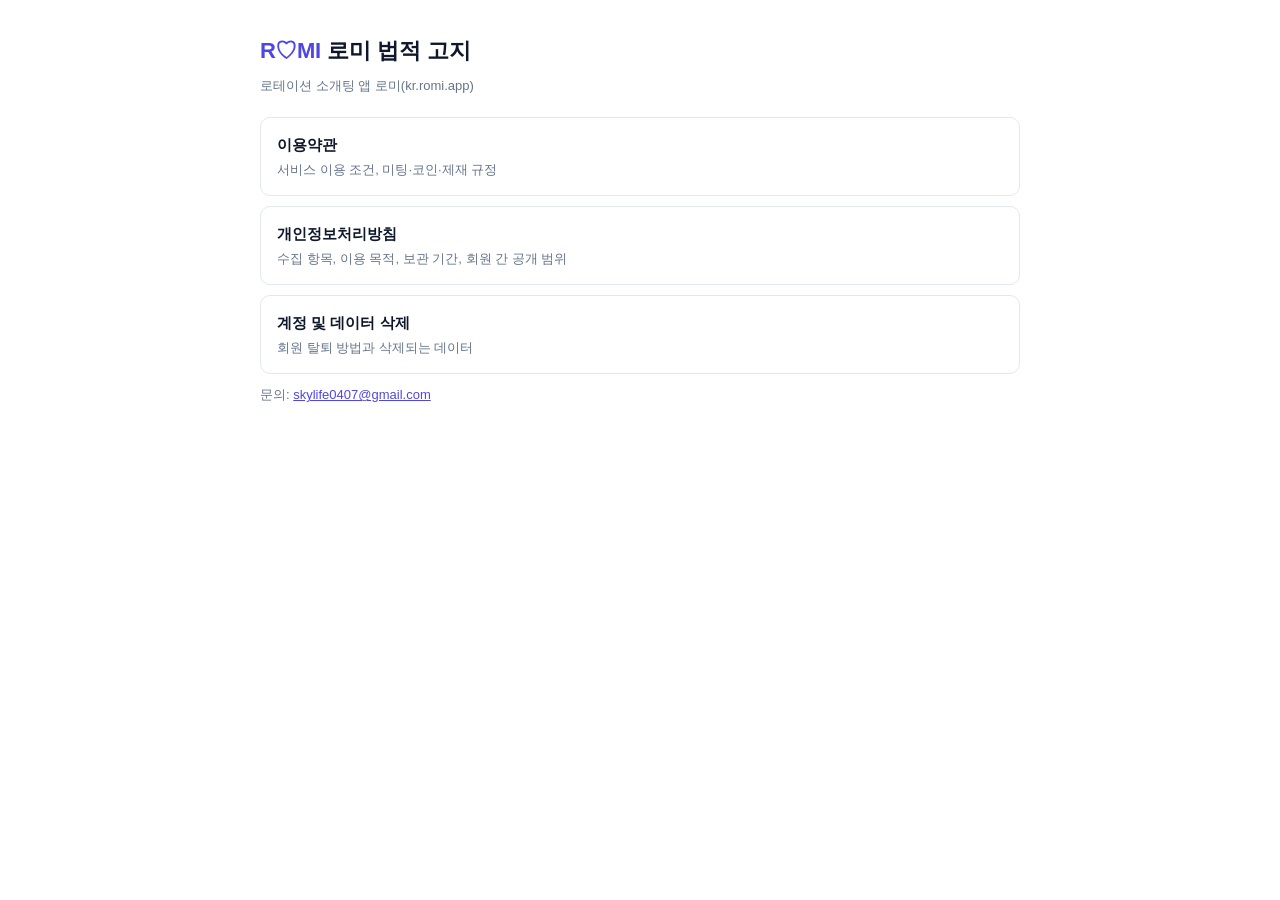
==== index.html @ fda1155f "로미 이용약관·개인정보처리방침·계정 삭제 안내 페이지 Co-Authored-By: Claude Opus 5.5 <noreply@anthropic.com>" ====
<!DOCTYPE html>
<html lang="ko">
<head>
  <meta charset="UTF-8">
  <meta name="viewport" content="width=device-width, initial-scale=1.0">
  <title>로미 법적 고지</title>
  <link rel="stylesheet" href="style.css">
</head>
<body>
  <h1><span class="brand">R♡MI</span> 로미 법적 고지</h1>
  <p class="meta">로테이션 소개팅 앱 로미(kr.romi.app)</p>
  <div class="links">
    <a href="terms.html">이용약관<span>서비스 이용 조건, 미팅·코인·제재 규정</span></a>
    <a href="privacy.html">개인정보처리방침<span>수집 항목, 이용 목적, 보관 기간, 회원 간 공개 범위</span></a>
    <a href="account-deletion.html">계정 및 데이터 삭제<span>회원 탈퇴 방법과 삭제되는 데이터</span></a>
  </div>
  <p class="meta">문의: <a href="mailto:skylife0407@gmail.com">skylife0407@gmail.com</a></p>
</body>
</html>
---- style.css ----
body {
  font-family: -apple-system, BlinkMacSystemFont, "Apple SD Gothic Neo", "Noto Sans KR", sans-serif;
  font-size: 15px;
  line-height: 1.75;
  color: #1e293b;
  max-width: 760px;
  margin: 0 auto;
  padding: 32px 16px 64px;
  background: #ffffff;
  word-break: keep-all;
}
h1 { font-size: 22px; margin: 0 0 4px; color: #0f172a; }
h2 { font-size: 17px; margin: 32px 0 8px; color: #0f172a; }
h3 { font-size: 15px; margin: 18px 0 6px; }
p { margin: 0 0 10px; }
ul, ol { margin: 0 0 12px; padding-left: 22px; }
li { margin-bottom: 4px; }
a { color: #4f46e5; }
.brand { color: #4f46e5; font-weight: 800; letter-spacing: -0.02em; }
.meta { color: #64748b; font-size: 13px; margin-bottom: 20px; }
.note {
  background: #eef2ff;
  border-left: 3px solid #4f46e5;
  padding: 12px 14px;
  border-radius: 6px;
  margin: 14px 0;
  font-size: 14px;
}
table { width: 100%; border-collapse: collapse; margin: 8px 0 16px; font-size: 14px; }
th, td { border: 1px solid #e2e8f0; padding: 8px 10px; text-align: left; vertical-align: top; }
th { background: #f8fafc; font-weight: 600; }
.table-wrap { overflow-x: auto; }
.back {
  display: inline-block;
  margin-top: 32px;
  padding: 8px 14px;
  color: #334155;
  text-decoration: none;
  border: 1px solid #e2e8f0;
  border-radius: 8px;
  font-size: 14px;
}
.links a {
  display: block;
  padding: 14px 16px;
  margin-bottom: 10px;
  border: 1px solid #e2e8f0;
  border-radius: 10px;
  text-decoration: none;
  color: #0f172a;
  font-weight: 600;
}
.links a span { display: block; font-weight: 400; color: #64748b; font-size: 13px; }
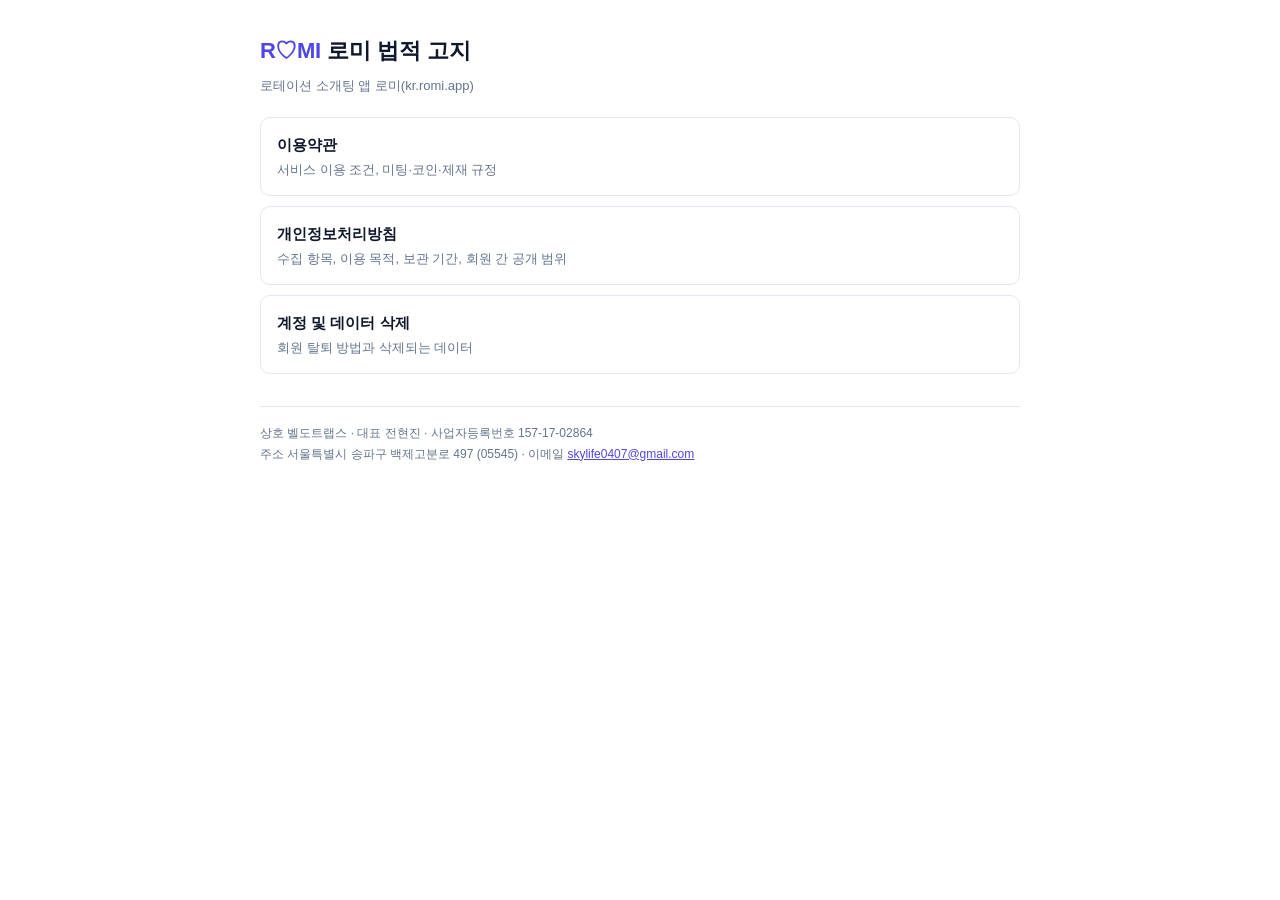
==== commit 4ad142f7: "운영자 정보 추가: 벨도트랩스(대표 전현진, 157-17-02864), 개인정보 보호책임자 지정 Co-Authored-By: Claude Opus 5.5 <noreply@anthr" ====
--- a/index.html
+++ b/index.html
@@ -14,6 +14,9 @@
     <a href="privacy.html">개인정보처리방침<span>수집 항목, 이용 목적, 보관 기간, 회원 간 공개 범위</span></a>
     <a href="account-deletion.html">계정 및 데이터 삭제<span>회원 탈퇴 방법과 삭제되는 데이터</span></a>
   </div>
-  <p class="meta">문의: <a href="mailto:skylife0407@gmail.com">skylife0407@gmail.com</a></p>
+  <div class="biz">
+    상호 벨도트랩스 · 대표 전현진 · 사업자등록번호 157-17-02864<br>
+    주소 서울특별시 송파구 백제고분로 497 (05545) · 이메일 <a href="mailto:skylife0407@gmail.com">skylife0407@gmail.com</a>
+  </div>
 </body>
 </html>
--- a/style.css
+++ b/style.css
@@ -51,3 +51,4 @@
   font-weight: 600;
 }
 .links a span { display: block; font-weight: 400; color: #64748b; font-size: 13px; }
+.biz { margin-top: 32px; padding-top: 16px; border-top: 1px solid #e2e8f0; color: #64748b; font-size: 12px; line-height: 1.7; overflow-wrap: anywhere; }
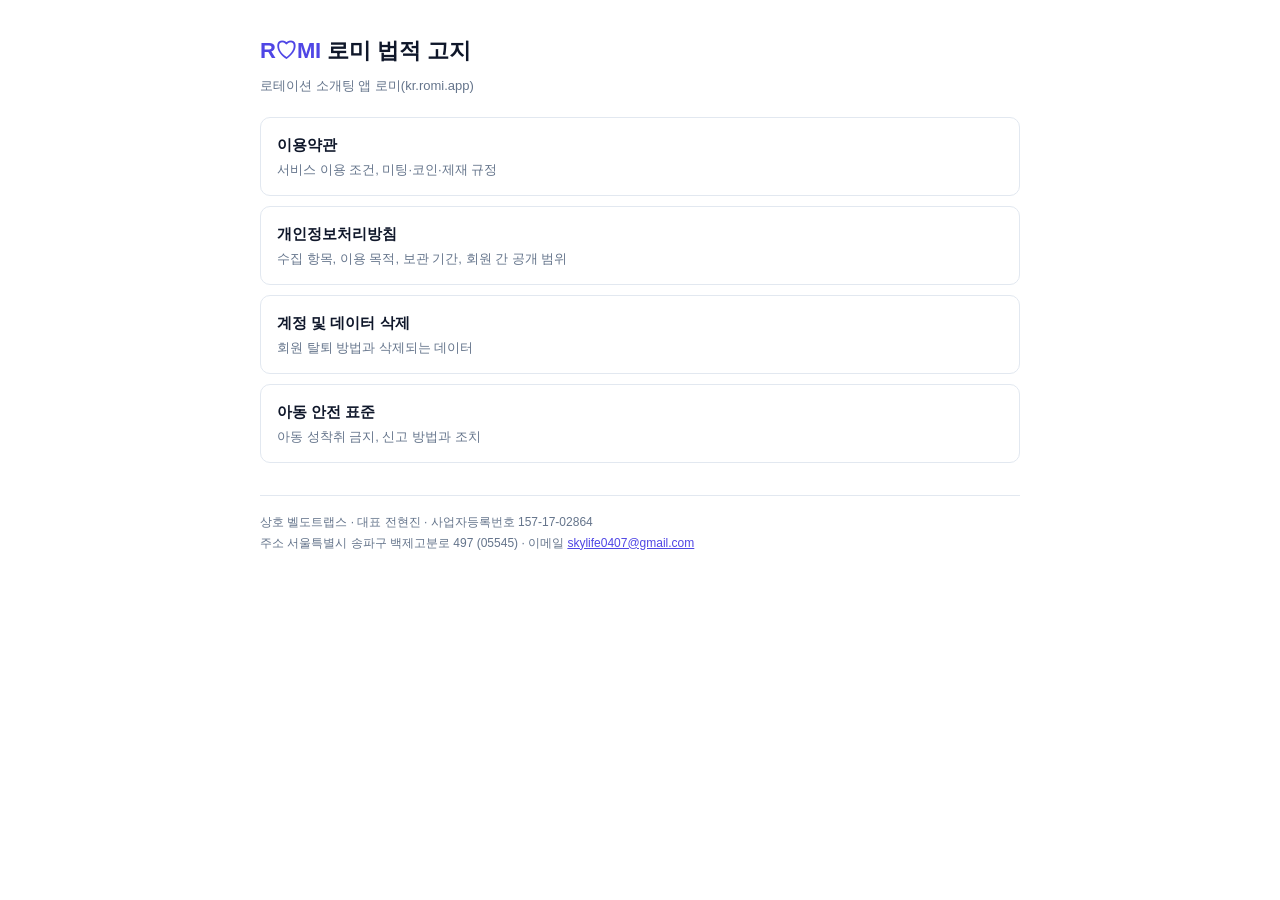
==== commit da0bc882: "아동 안전 표준(CSAE) 페이지 추가 — Play 데이트 앱 요건 Co-Authored-By: Claude Opus 5.5 <noreply@anthropic.com>" ====
--- a/index.html
+++ b/index.html
@@ -13,6 +13,7 @@
     <a href="terms.html">이용약관<span>서비스 이용 조건, 미팅·코인·제재 규정</span></a>
     <a href="privacy.html">개인정보처리방침<span>수집 항목, 이용 목적, 보관 기간, 회원 간 공개 범위</span></a>
     <a href="account-deletion.html">계정 및 데이터 삭제<span>회원 탈퇴 방법과 삭제되는 데이터</span></a>
+    <a href="child-safety.html">아동 안전 표준<span>아동 성착취 금지, 신고 방법과 조치</span></a>
   </div>
   <div class="biz">
     상호 벨도트랩스 · 대표 전현진 · 사업자등록번호 157-17-02864<br>
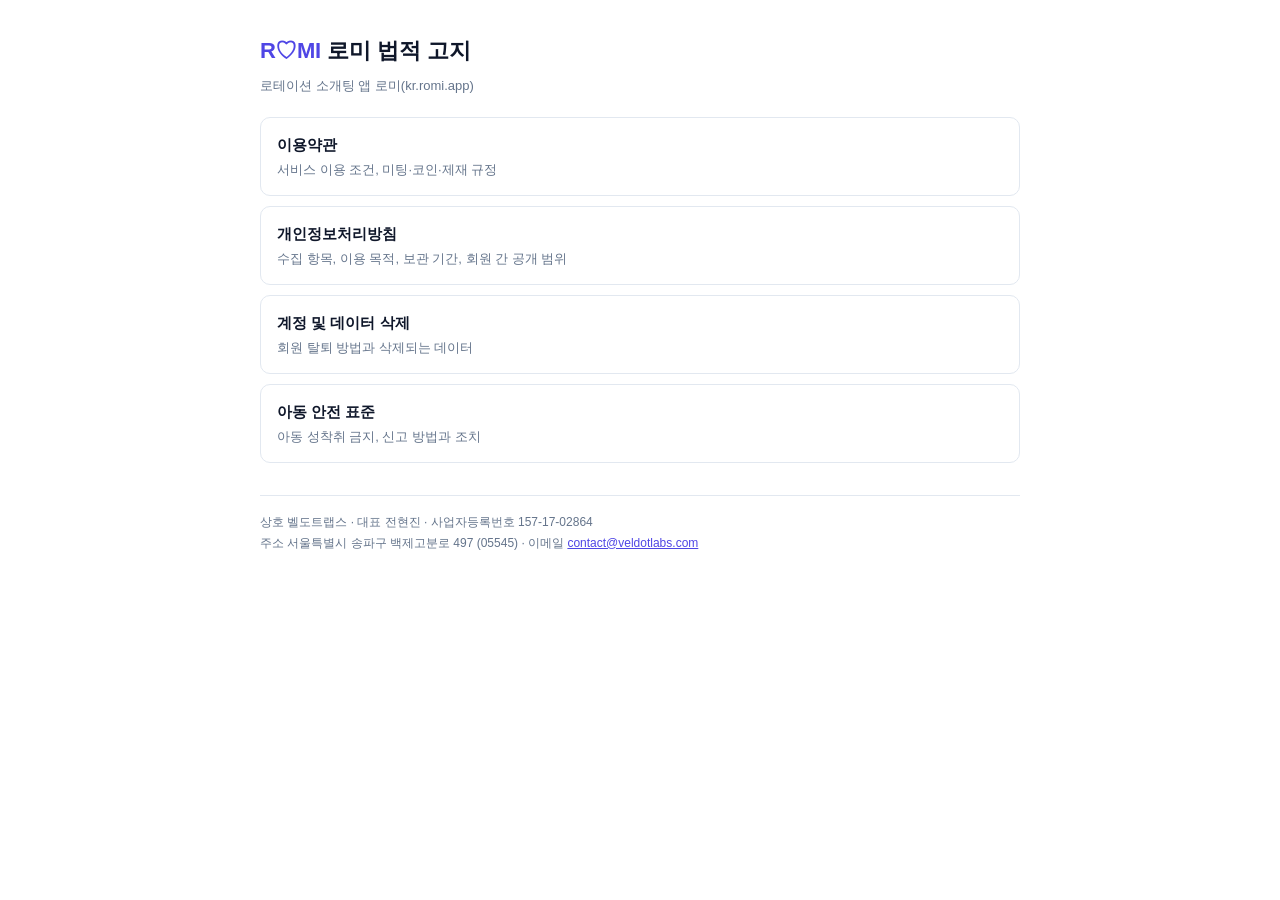
==== commit 1c5bd882: "문의처를 회사 메일 contact@veldotlabs.com으로 변경 (개인 Gmail 대신) Co-Authored-By: Claude Opus 5.5 <noreply@anthro" ====
--- a/index.html
+++ b/index.html
@@ -17,7 +17,7 @@
   </div>
   <div class="biz">
     상호 벨도트랩스 · 대표 전현진 · 사업자등록번호 157-17-02864<br>
-    주소 서울특별시 송파구 백제고분로 497 (05545) · 이메일 <a href="mailto:skylife0407@gmail.com">skylife0407@gmail.com</a>
+    주소 서울특별시 송파구 백제고분로 497 (05545) · 이메일 <a href="mailto:contact@veldotlabs.com">contact@veldotlabs.com</a>
   </div>
 </body>
 </html>
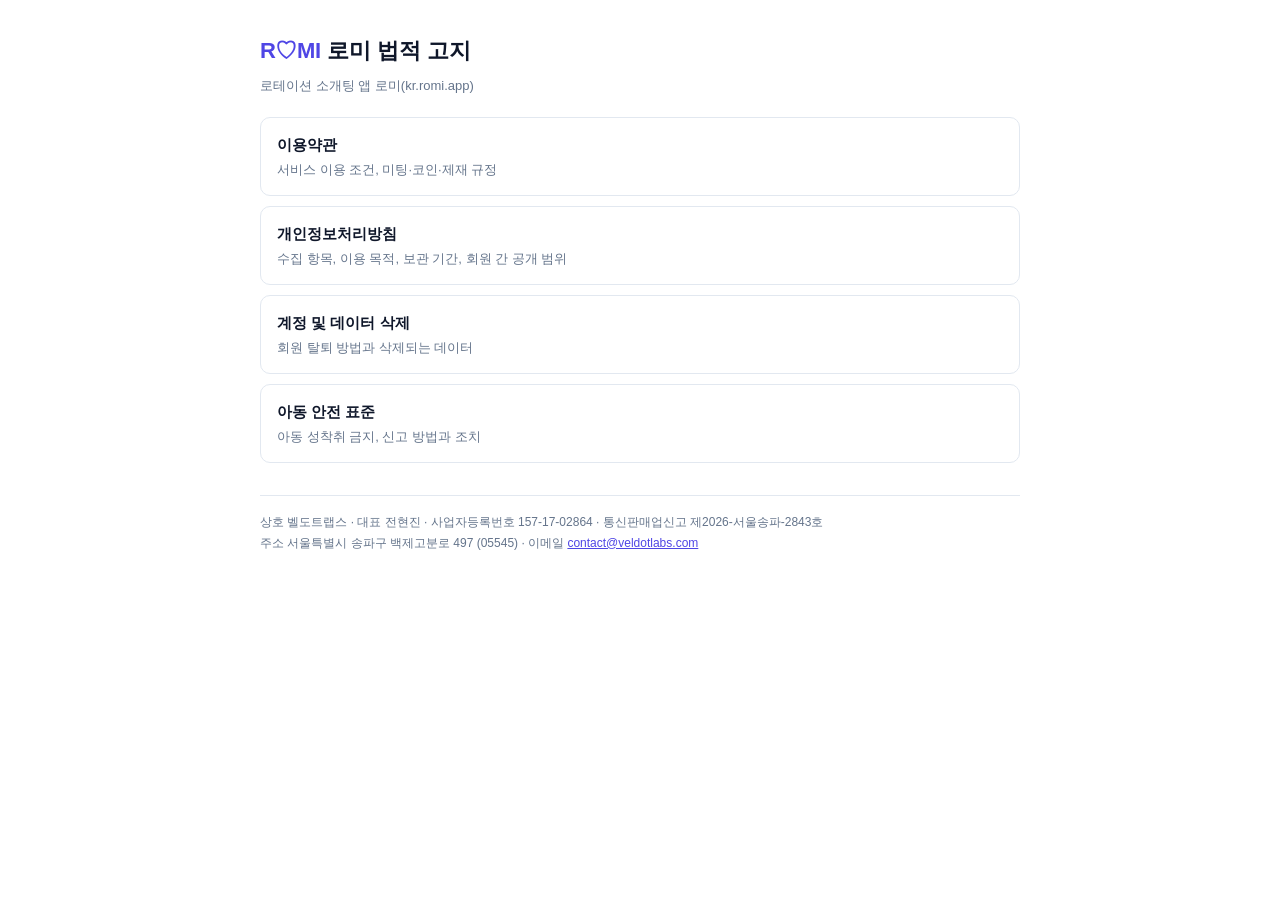
==== commit c769999a: "운영자 정보에 통신판매업 신고번호 추가 Co-Authored-By: Claude Opus 5.5 <noreply@anthropic.com>" ====
--- a/index.html
+++ b/index.html
@@ -16,7 +16,7 @@
     <a href="child-safety.html">아동 안전 표준<span>아동 성착취 금지, 신고 방법과 조치</span></a>
   </div>
   <div class="biz">
-    상호 벨도트랩스 · 대표 전현진 · 사업자등록번호 157-17-02864<br>
+    상호 벨도트랩스 · 대표 전현진 · 사업자등록번호 157-17-02864 · 통신판매업신고 제2026-서울송파-2843호<br>
     주소 서울특별시 송파구 백제고분로 497 (05545) · 이메일 <a href="mailto:contact@veldotlabs.com">contact@veldotlabs.com</a>
   </div>
 </body>
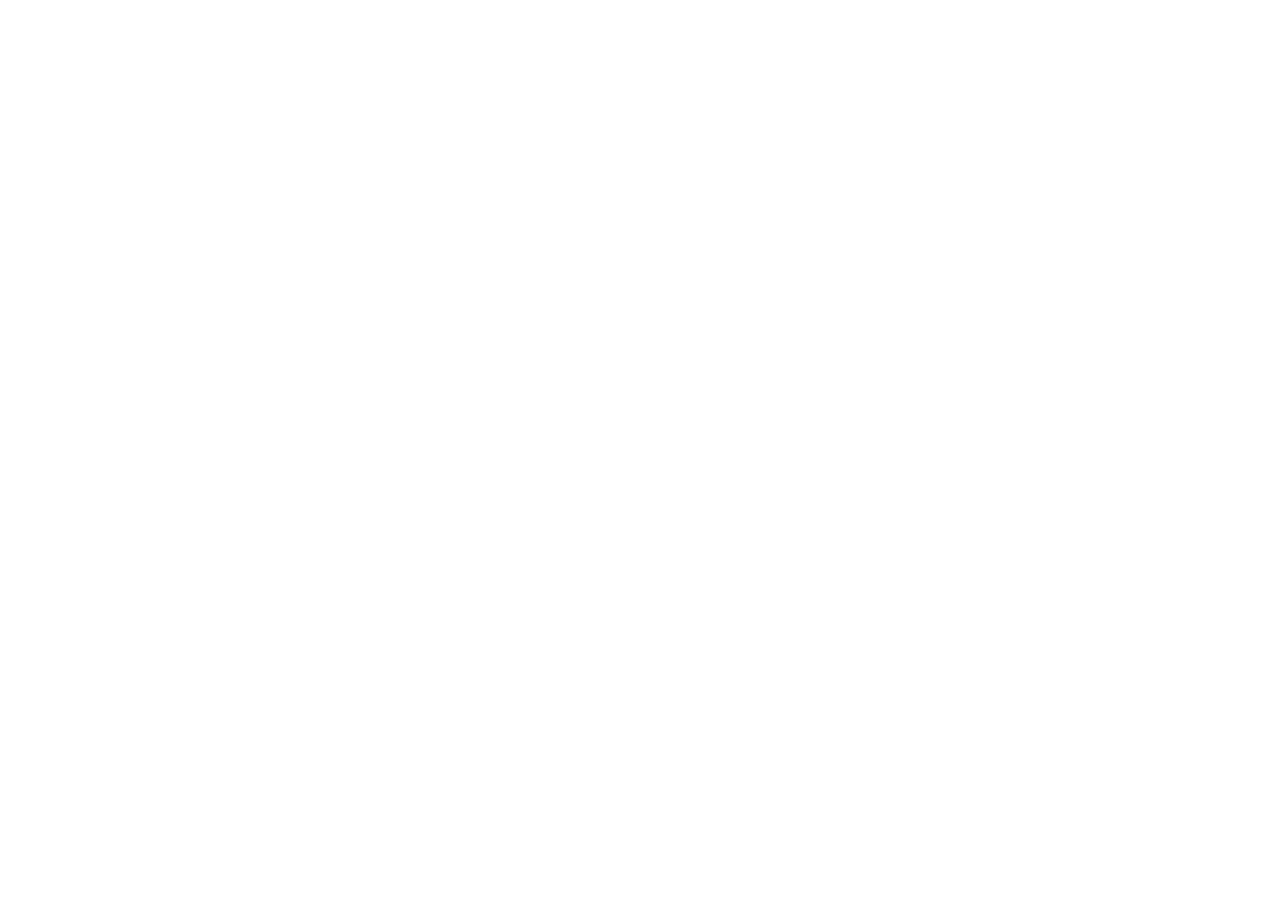
==== commit d14597ac: "약관 페이지를 veldotlabs.com/romi/ 로 옮김: 여기는 새 주소로 넘기는 페이지만 남김(지우지 말 것) Co-Authored-By: Claude Opus 5.5 <n" ====
--- a/index.html
+++ b/index.html
@@ -2,22 +2,13 @@
 <html lang="ko">
 <head>
   <meta charset="UTF-8">
-  <meta name="viewport" content="width=device-width, initial-scale=1.0">
   <title>로미 법적 고지</title>
-  <link rel="stylesheet" href="style.css">
+  <meta name="robots" content="noindex">
+  <link rel="canonical" href="https://veldotlabs.com/romi/legal.html">
+  <meta http-equiv="refresh" content="0; url=https://veldotlabs.com/romi/legal.html">
+  <script>location.replace('https://veldotlabs.com/romi/legal.html' + location.hash);</script>
 </head>
 <body>
-  <h1><span class="brand">R♡MI</span> 로미 법적 고지</h1>
-  <p class="meta">로테이션 소개팅 앱 로미(kr.romi.app)</p>
-  <div class="links">
-    <a href="terms.html">이용약관<span>서비스 이용 조건, 미팅·코인·제재 규정</span></a>
-    <a href="privacy.html">개인정보처리방침<span>수집 항목, 이용 목적, 보관 기간, 회원 간 공개 범위</span></a>
-    <a href="account-deletion.html">계정 및 데이터 삭제<span>회원 탈퇴 방법과 삭제되는 데이터</span></a>
-    <a href="child-safety.html">아동 안전 표준<span>아동 성착취 금지, 신고 방법과 조치</span></a>
-  </div>
-  <div class="biz">
-    상호 벨도트랩스 · 대표 전현진 · 사업자등록번호 157-17-02864 · 통신판매업신고 제2026-서울송파-2843호<br>
-    주소 서울특별시 송파구 백제고분로 497 (05545) · 이메일 <a href="mailto:contact@veldotlabs.com">contact@veldotlabs.com</a>
-  </div>
+  <p>로미 법적 고지 페이지가 옮겨졌어요: <a href="https://veldotlabs.com/romi/legal.html">veldotlabs.com/romi/legal.html</a></p>
 </body>
 </html>
